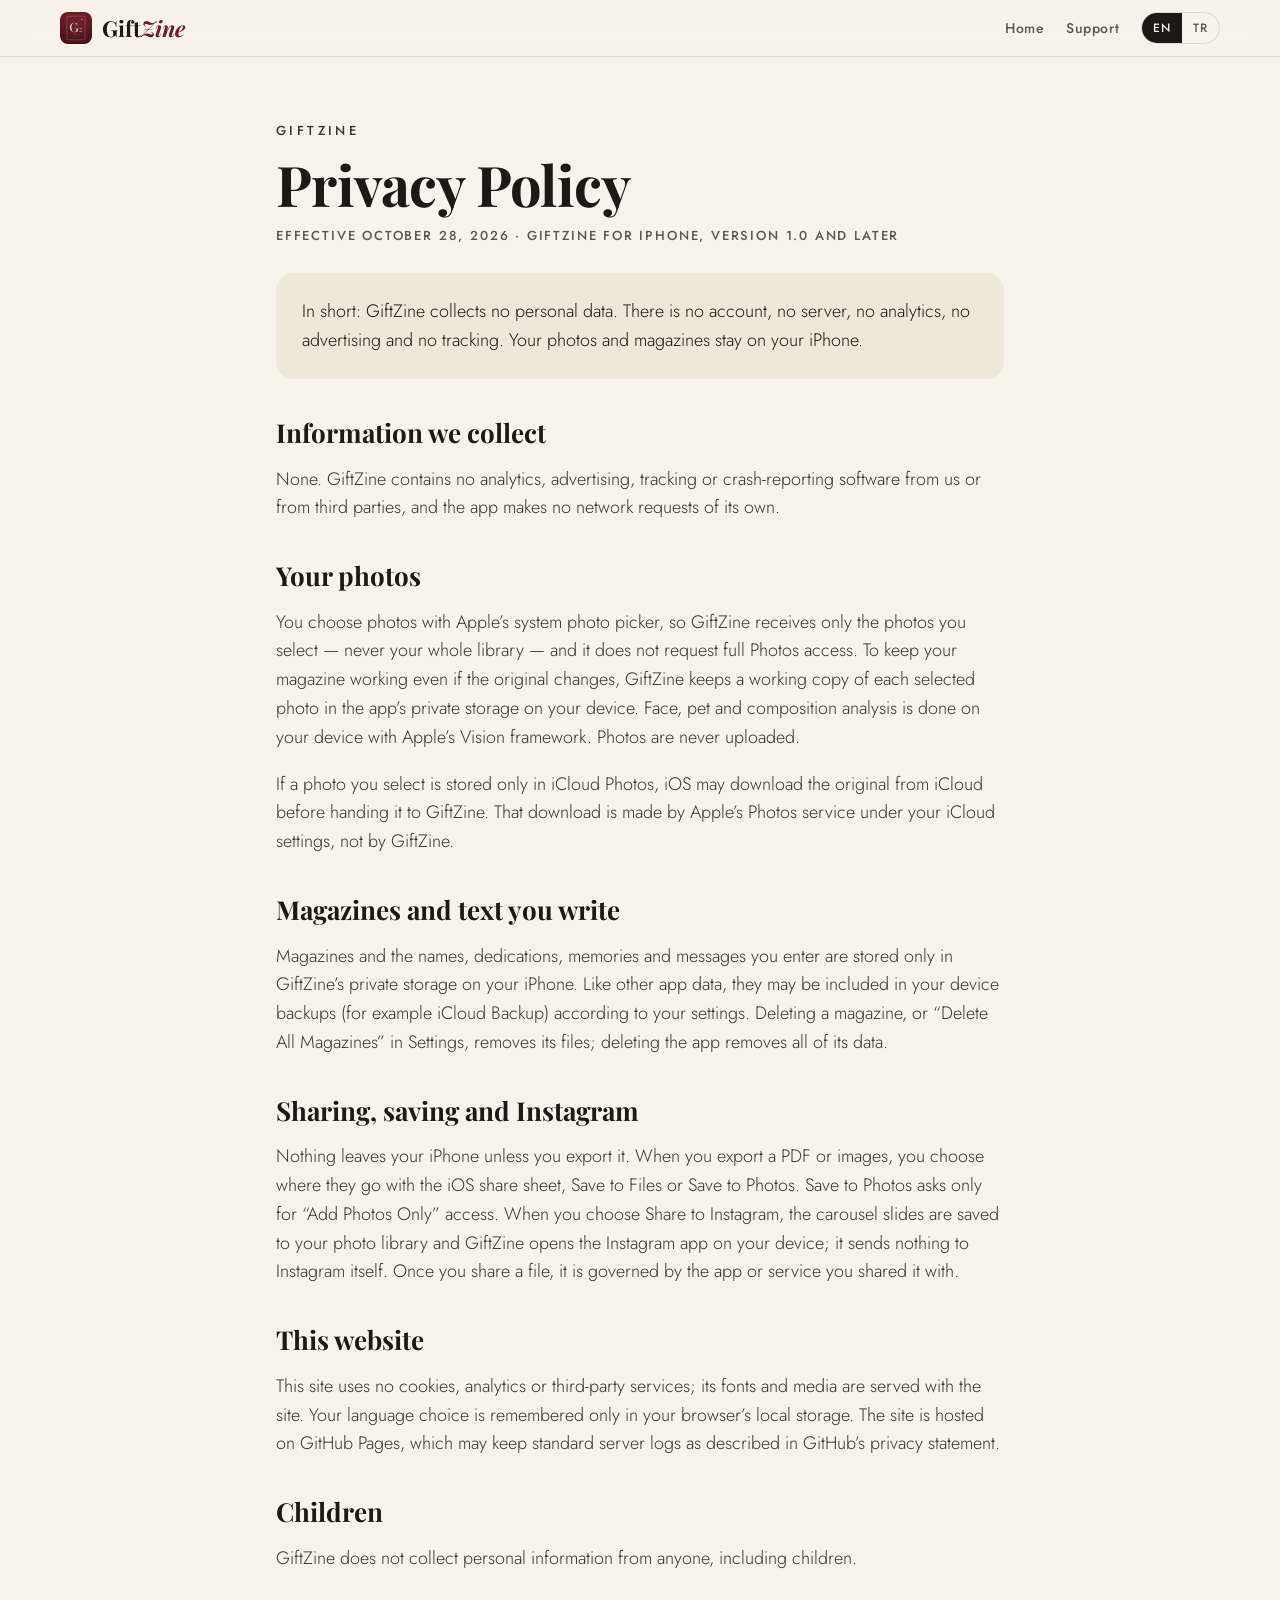
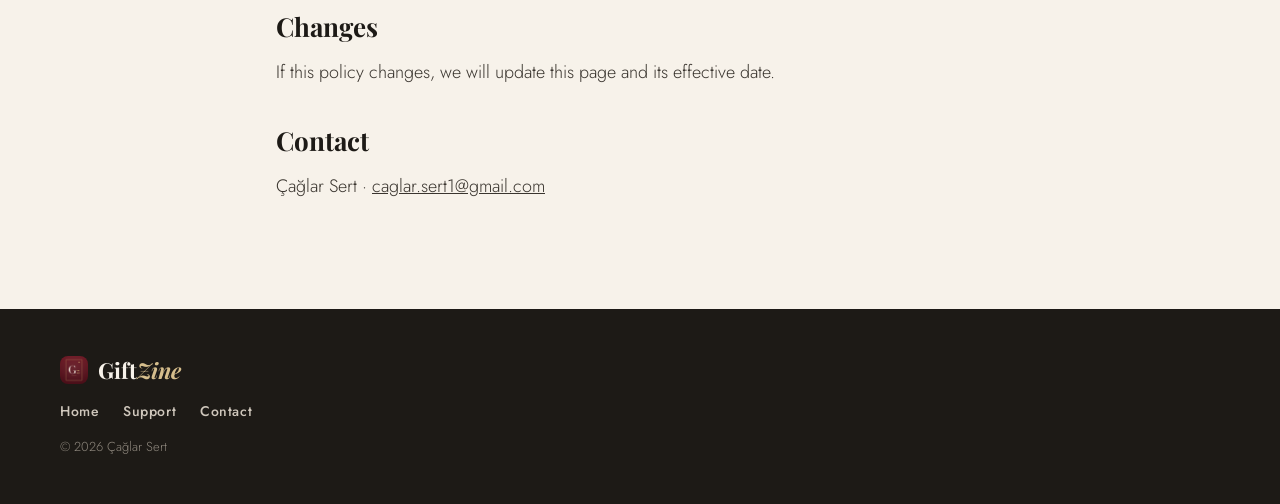
==== privacy.html @ e1c66a3c "GiftZine website: home, support and privacy in English and Turkish" ====
<!doctype html>
<html lang="en">
<head>
<meta charset="utf-8">
<meta name="viewport" content="width=device-width, initial-scale=1, viewport-fit=cover">
<title>GiftZine Privacy Policy</title>
<meta name="title-en" content="GiftZine Privacy Policy">
<meta name="title-tr" content="GiftZine Gizlilik Politikası">
<meta name="description" content="GiftZine collects no personal data. Everything happens on your iPhone.">
<link rel="icon" href="media/icon-64.png">
<link rel="apple-touch-icon" href="media/icon-180.png">
<link rel="stylesheet" href="site.css">
</head>
<body>
<header class="bar">
  <a class="brand" href="./"><img src="media/icon-64.png" alt="" width="32" height="32"><span>Gift<i>Zine</i></span></a>
  <nav>
    <a href="./" data-t="nav_home">Home</a>
    <a href="support.html" data-t="nav_support">Support</a>
    <div class="lang" role="group" aria-label="Language"><button data-lang="en">EN</button><button data-lang="tr">TR</button></div>
  </nav>
</header>

<main class="doc">
  <section data-lang-block="en" lang="en">
    <p class="kicker">GiftZine</p>
    <h1>Privacy Policy</h1>
    <p class="meta">Effective October 28, 2026 · GiftZine for iPhone, version 1.0 and later</p>
    <div class="card">In short: GiftZine collects no personal data. There is no account, no server, no analytics, no advertising and no tracking. Your photos and magazines stay on your iPhone.</div>

    <h2>Information we collect</h2>
    <p>None. GiftZine contains no analytics, advertising, tracking or crash-reporting software from us or from third parties, and the app makes no network requests of its own.</p>
    <h2>Your photos</h2>
    <p>You choose photos with Apple’s system photo picker, so GiftZine receives only the photos you select — never your whole library — and it does not request full Photos access. To keep your magazine working even if the original changes, GiftZine keeps a working copy of each selected photo in the app’s private storage on your device. Face, pet and composition analysis is done on your device with Apple’s Vision framework. Photos are never uploaded.</p>
    <p>If a photo you select is stored only in iCloud Photos, iOS may download the original from iCloud before handing it to GiftZine. That download is made by Apple’s Photos service under your iCloud settings, not by GiftZine.</p>
    <h2>Magazines and text you write</h2>
    <p>Magazines and the names, dedications, memories and messages you enter are stored only in GiftZine’s private storage on your iPhone. Like other app data, they may be included in your device backups (for example iCloud Backup) according to your settings. Deleting a magazine, or “Delete All Magazines” in Settings, removes its files; deleting the app removes all of its data.</p>
    <h2>Sharing, saving and Instagram</h2>
    <p>Nothing leaves your iPhone unless you export it. When you export a PDF or images, you choose where they go with the iOS share sheet, Save to Files or Save to Photos. Save to Photos asks only for “Add Photos Only” access. When you choose Share to Instagram, the carousel slides are saved to your photo library and GiftZine opens the Instagram app on your device; it sends nothing to Instagram itself. Once you share a file, it is governed by the app or service you shared it with.</p>
    <h2>This website</h2>
    <p>This site uses no cookies, analytics or third-party services; its fonts and media are served with the site. Your language choice is remembered only in your browser’s local storage. The site is hosted on GitHub Pages, which may keep standard server logs as described in GitHub’s privacy statement.</p>
    <h2>Children</h2>
    <p>GiftZine does not collect personal information from anyone, including children.</p>
    <h2>Changes</h2>
    <p>If this policy changes, we will update this page and its effective date.</p>
    <h2>Contact</h2>
    <p>Çağlar Sert · <a href="mailto:caglar.sert1@gmail.com">caglar.sert1@gmail.com</a></p>
  </section>

  <section data-lang-block="tr" lang="tr" hidden>
    <p class="kicker">GiftZine</p>
    <h1>Gizlilik Politikası</h1>
    <p class="meta">Yürürlük tarihi 28 Ekim 2026 · iPhone için GiftZine 1.0 ve sonraki sürümler</p>
    <div class="card">Kısaca: GiftZine hiçbir kişisel veri toplamaz. Hesap, sunucu, analiz, reklam ve takip yoktur. Fotoğrafların ve dergilerin iPhone’unda kalır.</div>

    <h2>Topladığımız bilgiler</h2>
    <p>Hiçbiri. GiftZine bizden ya da üçüncü taraflardan analiz, reklam, takip veya çökme raporlama yazılımı içermez; uygulamanın kendisi hiçbir ağ isteği yapmaz.</p>
    <h2>Fotoğrafların</h2>
    <p>Fotoğrafları Apple’ın sistem fotoğraf seçicisiyle seçersin; GiftZine yalnızca seçtiğin fotoğrafları alır, tüm arşivini asla görmez ve tam Fotoğraflar erişimi istemez. Orijinal değişse bile dergin çalışsın diye GiftZine seçtiğin her fotoğrafın bir çalışma kopyasını cihazındaki özel uygulama alanında saklar. Yüz, evcil hayvan ve kompozisyon analizi Apple’ın Vision çerçevesiyle cihazında yapılır. Fotoğraflar asla yüklenmez.</p>
    <p>Seçtiğin bir fotoğraf yalnızca iCloud Fotoğrafları’nda saklanıyorsa, iOS fotoğrafı GiftZine’e vermeden önce orijinali iCloud’dan indirebilir. Bu indirme GiftZine tarafından değil, iCloud ayarların doğrultusunda Apple’ın Fotoğraflar hizmeti tarafından yapılır.</p>
    <h2>Dergiler ve yazdığın metinler</h2>
    <p>Dergiler ve girdiğin adlar, ithaflar, anılar ve mesajlar yalnızca iPhone’undaki GiftZine özel alanında saklanır. Diğer uygulama verileri gibi, ayarlarına göre cihaz yedeklerine (örneğin iCloud Yedekleme) dahil edilebilir. Bir dergiyi silmek ya da Ayarlar’daki “Tüm Dergileri Sil” dosyalarını kaldırır; uygulamayı silmek tüm verilerini kaldırır.</p>
    <h2>Paylaşma, kaydetme ve Instagram</h2>
    <p>Dışa aktarmadıkça hiçbir şey iPhone’undan çıkmaz. Bir PDF ya da görseli dışa aktardığında nereye gideceğini iOS paylaşım menüsü, Dosyalar’a Kaydet ya da Fotoğraflar’a Kaydet ile sen seçersin. Fotoğraflar’a kaydetme yalnızca “Sadece Fotoğraf Ekle” izni ister. Instagram’da Paylaş’ı seçtiğinde karüsel slaytları fotoğraf arşivine kaydedilir ve GiftZine cihazındaki Instagram uygulamasını açar; Instagram’a kendisi hiçbir şey göndermez. Paylaştığın dosya, paylaştığın uygulama ya da hizmetin kurallarına tabidir.</p>
    <h2>Bu web sitesi</h2>
    <p>Bu site çerez, analiz ya da üçüncü taraf hizmeti kullanmaz; yazı tipleri ve görseller siteyle birlikte sunulur. Dil seçimin yalnızca tarayıcının yerel depolamasında hatırlanır. Site GitHub Pages’te barındırılır; GitHub, kendi gizlilik bildiriminde açıklandığı gibi standart sunucu kayıtları tutabilir.</p>
    <h2>Çocuklar</h2>
    <p>GiftZine çocuklar dahil hiç kimseden kişisel bilgi toplamaz.</p>
    <h2>Değişiklikler</h2>
    <p>Bu politika değişirse bu sayfayı ve yürürlük tarihini güncelleriz.</p>
    <h2>İletişim</h2>
    <p>Çağlar Sert · <a href="mailto:caglar.sert1@gmail.com">caglar.sert1@gmail.com</a></p>
  </section>
</main>

<footer class="foot">
  <div class="brand"><img src="media/icon-64.png" alt="" width="28" height="28"><span>Gift<i>Zine</i></span></div>
  <nav><a href="./" data-t="nav_home">Home</a><a href="support.html" data-t="nav_support">Support</a><a href="mailto:caglar.sert1@gmail.com" data-t="nav_contact">Contact</a></nav>
  <p class="fine">© 2026 Çağlar Sert</p>
</footer>
<script src="i18n.js"></script>
<script>GZ.init();</script>
</body>
</html>
---- site.css ----
@font-face { font-family: "Playfair"; src: url(fonts/PlayfairDisplay-700.ttf); font-weight: 700; font-display: swap; }
@font-face { font-family: "Playfair"; src: url(fonts/PlayfairDisplay-700i.ttf); font-weight: 700; font-style: italic; font-display: swap; }
@font-face { font-family: "Jost"; src: url(fonts/Jost-300.ttf); font-weight: 300; font-display: swap; }
@font-face { font-family: "Jost"; src: url(fonts/Jost-500.ttf); font-weight: 500; font-display: swap; }

:root {
  --ivory: #F7F2EA; --paper: #EFE7DA; --ink: #1D1A16; --ink2: #5E5850; --gold: #A88B5A; --gold-l: #D6BE8C;
  --burg: #6B1F2A; --burg-d: #3E1018; --night: #16131A; --line: rgba(29, 26, 22, .12);
  --serif: "Playfair", Georgia, "Times New Roman", serif; --sans: "Jost", -apple-system, "Helvetica Neue", Arial, sans-serif;
}
* { box-sizing: border-box; }
html { scroll-behavior: smooth; }
body { margin: 0; background: var(--ivory); color: var(--ink); font: 300 18px/1.6 var(--sans); -webkit-font-smoothing: antialiased; }
img { display: block; max-width: 100%; }
a { color: inherit; }
[hidden] { display: none !important; }

.bar { position: sticky; top: 0; z-index: 10; display: flex; align-items: center; justify-content: space-between; gap: 16px;
  padding: 12px max(16px, calc((100vw - 1160px) / 2)); background: rgba(247, 242, 234, .86); backdrop-filter: saturate(1.4) blur(14px);
  -webkit-backdrop-filter: saturate(1.4) blur(14px); border-bottom: 1px solid var(--line); }
.brand { display: flex; align-items: center; gap: 10px; text-decoration: none; font: 700 22px var(--serif); }
.brand img { border-radius: 8px; }
.brand i { color: var(--burg); }
.bar nav { display: flex; align-items: center; gap: 22px; font: 500 14px var(--sans); letter-spacing: .04em; }
.bar nav a { text-decoration: none; color: var(--ink2); }
.bar nav a:hover { color: var(--ink); }
.lang { display: inline-flex; border: 1px solid var(--line); border-radius: 999px; overflow: hidden; }
.lang button { font: 500 12px var(--sans); letter-spacing: .08em; padding: 6px 11px; border: 0; background: transparent; color: var(--ink2); cursor: pointer; }
.lang button[aria-pressed="true"] { background: var(--ink); color: var(--ivory); }

.kicker { font: 500 13px var(--sans); letter-spacing: .26em; text-transform: uppercase; color: var(--gold); margin: 0 0 14px; }
h1, h2, h3 { font-family: var(--serif); font-weight: 700; line-height: 1.06; margin: 0; }
h1 { font-size: clamp(44px, 6.4vw, 84px); letter-spacing: -.01em; }
h2 { font-size: clamp(34px, 4.4vw, 56px); }
h3 { font-size: 24px; margin-bottom: 8px; }

.hero { display: grid; grid-template-columns: 1.1fr .9fr; gap: 48px; align-items: center; color: var(--ivory);
  padding: 72px max(16px, calc((100vw - 1160px) / 2)) 80px;
  background: radial-gradient(1200px 600px at 15% 10%, #8E2C3C 0%, transparent 60%), linear-gradient(160deg, var(--burg) 0%, var(--burg-d) 100%); }
.hero .kicker { color: var(--gold-l); }
.lede { font-size: 20px; max-width: 34ch; color: #EBDAD3; margin: 22px 0 30px; }
.cta { display: flex; flex-wrap: wrap; align-items: center; gap: 16px 22px; }
.btn { display: inline-block; padding: 15px 26px; border-radius: 999px; background: var(--ivory); color: var(--burg-d); text-decoration: none;
  font: 500 16px var(--sans); letter-spacing: .03em; box-shadow: 0 10px 30px rgba(0, 0, 0, .25); transition: transform .2s; }
.btn:hover { transform: translateY(-2px); }
.price { font: 500 14px var(--sans); color: var(--gold-l); letter-spacing: .03em; }
.stats { display: flex; gap: 34px; list-style: none; padding: 0; margin: 44px 0 0; }
.stats b { display: block; font: 700 40px var(--serif); color: var(--ivory); }
.stats span { font: 500 13px var(--sans); letter-spacing: .12em; text-transform: uppercase; color: #D9C2B8; }
.hero-film { display: flex; flex-direction: column; align-items: center; gap: 14px; }
.phone { width: min(360px, 80vw); aspect-ratio: 9 / 16; border-radius: 44px; padding: 10px; background: #111; box-shadow: 0 40px 80px rgba(0, 0, 0, .45), inset 0 0 0 2px #3a3a40; }
.phone video { width: 100%; height: 100%; object-fit: cover; border-radius: 34px; background: #000; }
.sound { font: 500 13px var(--sans); letter-spacing: .08em; color: var(--ivory); background: rgba(255, 255, 255, .12); border: 1px solid rgba(255, 255, 255, .25);
  padding: 8px 16px; border-radius: 999px; cursor: pointer; }

.wall { position: relative; overflow: hidden; background: var(--night); padding: 70px 0; }
.wall-track { display: grid; gap: 18px; transform: rotate(-4deg) scale(1.08); opacity: .55; }
.wall-row { display: flex; gap: 18px; width: max-content; animation: slide 90s linear infinite; }
.wall-row.rev { animation-direction: reverse; margin-left: -400px; }
.wall-row img { width: 150px; height: 225px; object-fit: cover; border-radius: 3px; box-shadow: 0 8px 20px rgba(0, 0, 0, .4); }
@keyframes slide { to { transform: translateX(-50%); } }
.wall-caption { position: absolute; inset: 0; display: flex; flex-direction: column; justify-content: center; align-items: center; text-align: center;
  padding: 0 16px; color: var(--ivory); background: radial-gradient(closest-side, rgba(22, 19, 26, .92), rgba(22, 19, 26, .3)); }
.wall-caption .kicker { color: var(--gold-l); }
.wall-caption p:last-child { max-width: 52ch; color: #D8D1CC; margin: 16px 0 0; }

.features { display: grid; grid-template-columns: repeat(4, 1fr); gap: 1px; background: var(--line);
  margin: 0 max(16px, calc((100vw - 1160px) / 2)); border: 1px solid var(--line); border-top: 0; }
.features article { background: var(--ivory); padding: 34px 28px; }
.features p { margin: 0; color: var(--ink2); font-size: 16px; }

.shots { padding: 90px 0 70px; text-align: center; }
.shots h2 { padding: 0 16px; }
.shot-row { display: flex; gap: 20px; overflow-x: auto; scroll-snap-type: x mandatory; padding: 40px max(16px, calc((100vw - 1160px) / 2)) 24px; }
.shot-row img { flex: none; width: 250px; height: auto; border-radius: 22px; scroll-snap-align: center; box-shadow: 0 18px 40px rgba(29, 26, 22, .18); }

.faq { max-width: 820px; margin: 0 auto; padding: 30px 16px 90px; }
.faq h2 { margin-bottom: 20px; text-align: center; }
.faq details { border-bottom: 1px solid var(--line); padding: 18px 0; }
.faq summary { font: 700 21px var(--serif); cursor: pointer; list-style: none; }
.faq summary::after { content: "+"; float: right; color: var(--gold); }
.faq details[open] summary::after { content: "–"; }
.faq p { color: var(--ink2); margin: 10px 0 0; }

.foot { background: var(--ink); color: #CFC7BC; padding: 46px max(16px, calc((100vw - 1160px) / 2)); display: grid; gap: 16px; }
.foot .brand { color: var(--ivory); }
.foot .brand i { color: var(--gold-l); }
.foot nav { display: flex; gap: 24px; font: 500 14px var(--sans); letter-spacing: .04em; }
.foot nav a { text-decoration: none; }
.fine { font-size: 13px; color: #8F887E; margin: 0; }

/* Text pages (support, privacy) */
.doc { max-width: 760px; margin: 0 auto; padding: 64px 16px 90px; }
.doc h1 { font-size: clamp(38px, 5vw, 56px); margin-bottom: 10px; }
.doc h2 { font-size: 26px; margin: 40px 0 10px; }
.doc .meta { font: 500 13px var(--sans); letter-spacing: .14em; text-transform: uppercase; color: var(--ink2); }
.doc p, .doc li { color: #3A352F; }
.doc .card { background: var(--paper); border-radius: 18px; padding: 24px 26px; margin: 28px 0; }
.doc .card a { font-weight: 500; }

@media (max-width: 900px) {
  .hero { grid-template-columns: 1fr; padding-top: 48px; text-align: left; }
  .features { grid-template-columns: 1fr 1fr; }
  .stats { gap: 22px; flex-wrap: wrap; }
}
@media (max-width: 560px) {
  .bar nav a[href="#features"] { display: none; }
  .features { grid-template-columns: 1fr; }
  .lede { font-size: 18px; }
}
@media (prefers-reduced-motion: reduce) { .wall-row { animation: none; } }
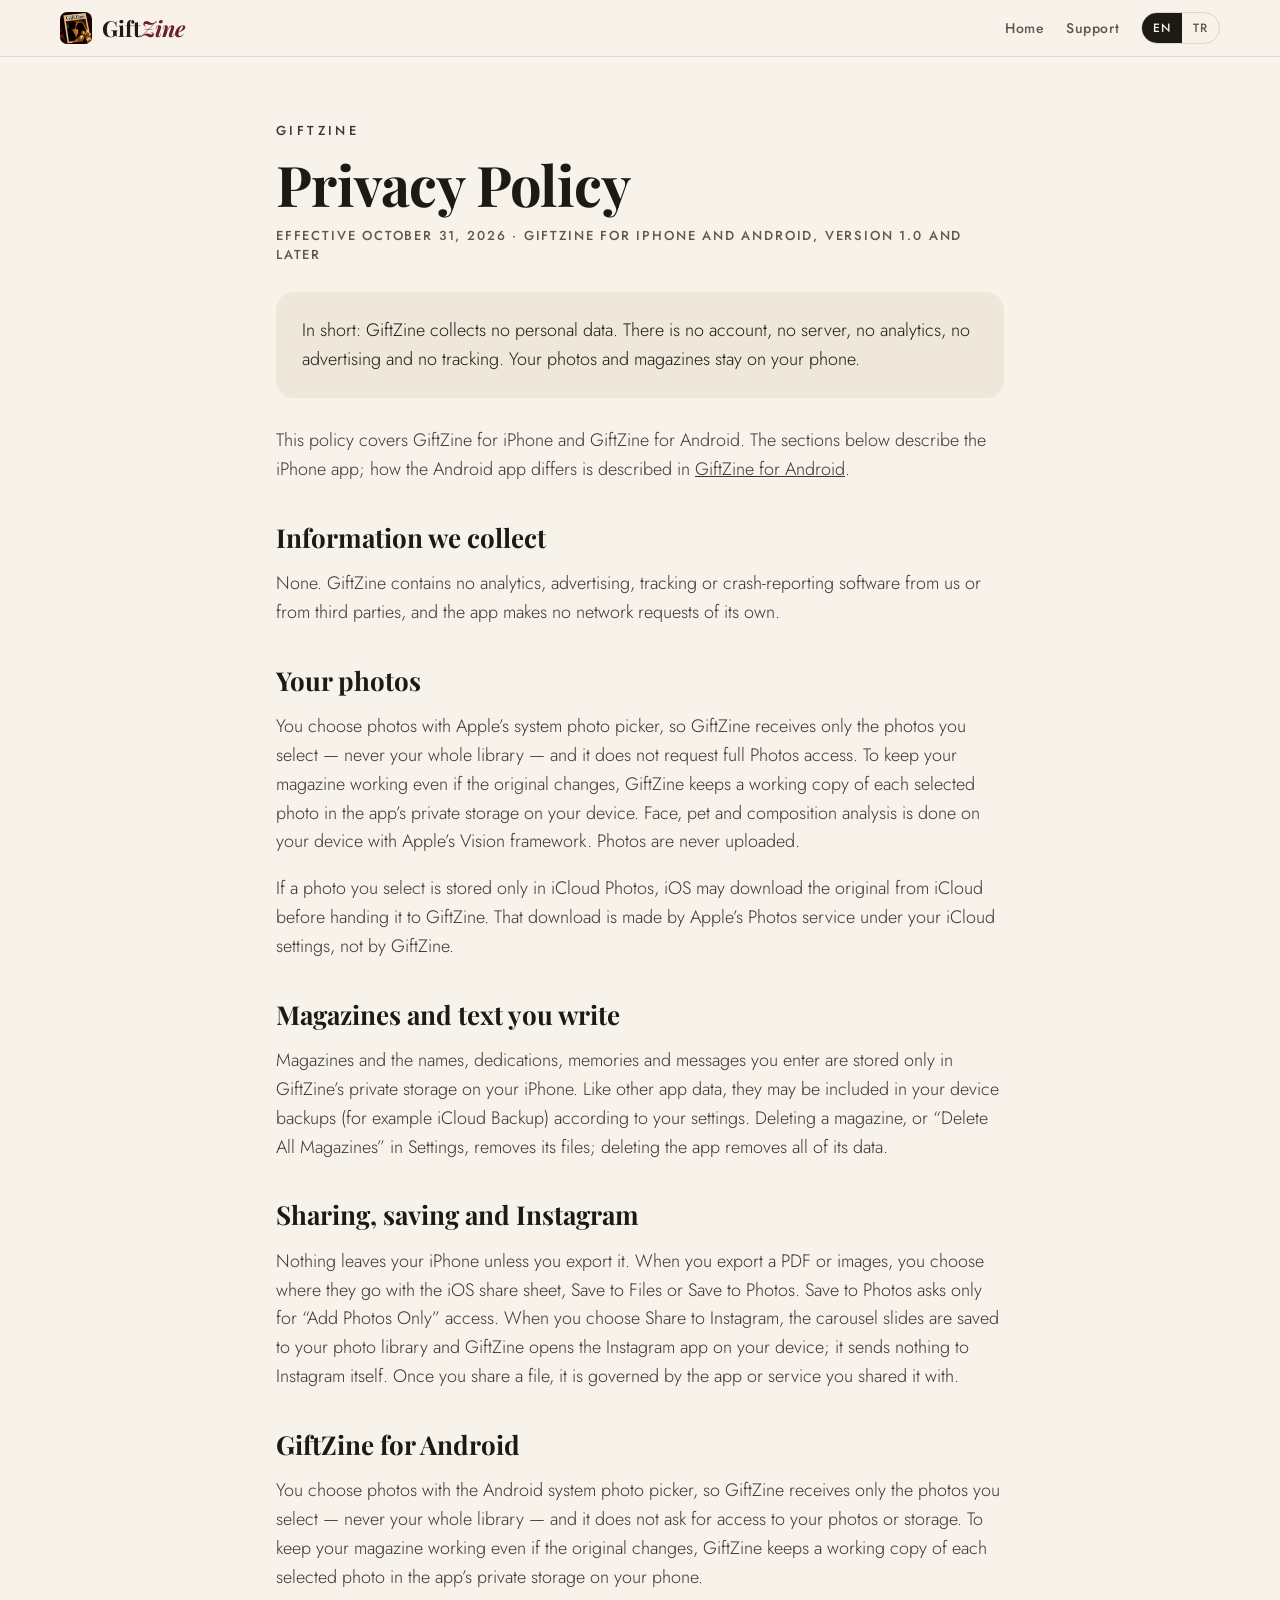
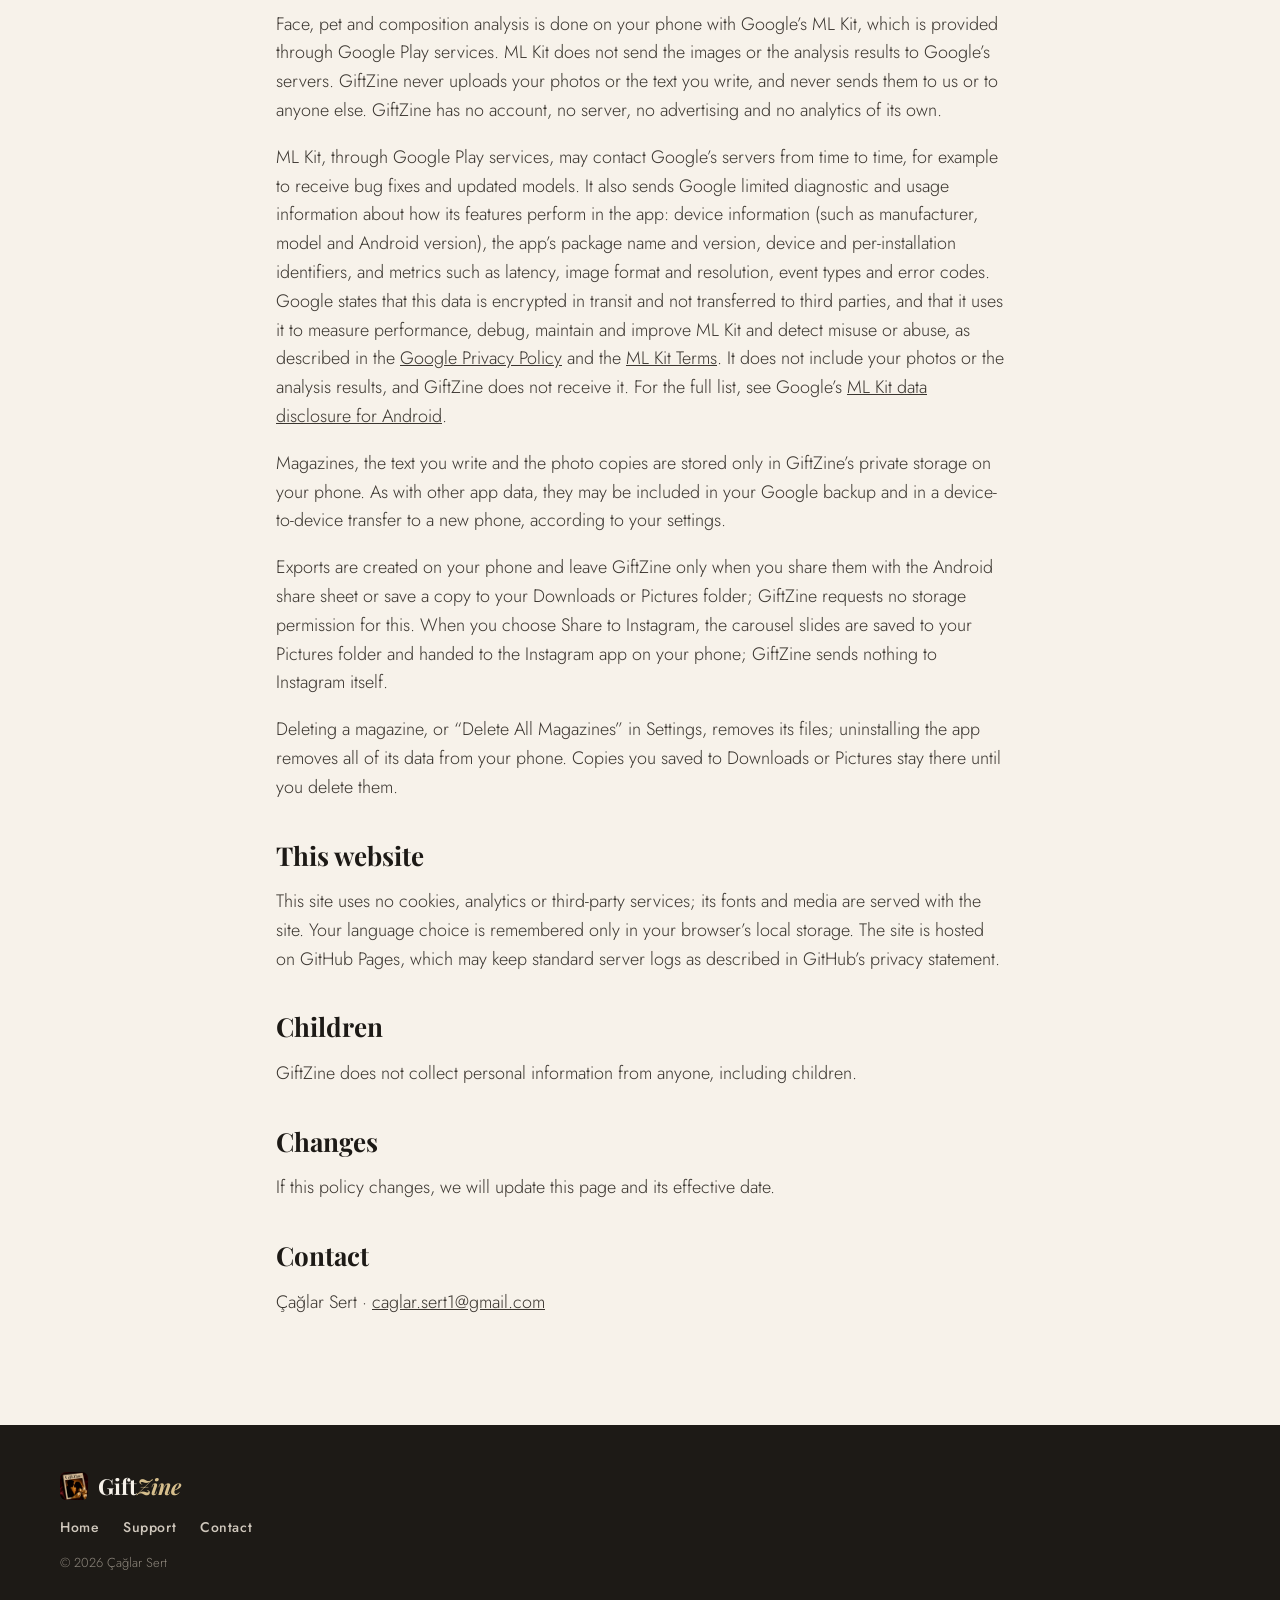
==== commit 47ce8435: "Privacy policy: add a GiftZine for Android section (EN/TR) Covers the Android system photo picker, o" ====
--- a/privacy.html
+++ b/privacy.html
@@ -6,7 +6,7 @@
 <title>GiftZine Privacy Policy</title>
 <meta name="title-en" content="GiftZine Privacy Policy">
 <meta name="title-tr" content="GiftZine Gizlilik Politikası">
-<meta name="description" content="GiftZine collects no personal data. Everything happens on your iPhone.">
+<meta name="description" content="GiftZine collects no personal data. Everything happens on your phone.">
 <link rel="icon" href="media/icon-64.png">
 <link rel="apple-touch-icon" href="media/icon-180.png">
 <link rel="stylesheet" href="site.css">
@@ -25,8 +25,9 @@
   <section data-lang-block="en" lang="en">
     <p class="kicker">GiftZine</p>
     <h1>Privacy Policy</h1>
-    <p class="meta">Effective October 28, 2026 · GiftZine for iPhone, version 1.0 and later</p>
-    <div class="card">In short: GiftZine collects no personal data. There is no account, no server, no analytics, no advertising and no tracking. Your photos and magazines stay on your iPhone.</div>
+    <p class="meta">Effective October 31, 2026 · GiftZine for iPhone and Android, version 1.0 and later</p>
+    <div class="card">In short: GiftZine collects no personal data. There is no account, no server, no analytics, no advertising and no tracking. Your photos and magazines stay on your phone.</div>
+    <p>This policy covers GiftZine for iPhone and GiftZine for Android. The sections below describe the iPhone app; how the Android app differs is described in <a href="#android-en">GiftZine for Android</a>.</p>
 
     <h2>Information we collect</h2>
     <p>None. GiftZine contains no analytics, advertising, tracking or crash-reporting software from us or from third parties, and the app makes no network requests of its own.</p>
@@ -37,6 +38,13 @@
     <p>Magazines and the names, dedications, memories and messages you enter are stored only in GiftZine’s private storage on your iPhone. Like other app data, they may be included in your device backups (for example iCloud Backup) according to your settings. Deleting a magazine, or “Delete All Magazines” in Settings, removes its files; deleting the app removes all of its data.</p>
     <h2>Sharing, saving and Instagram</h2>
     <p>Nothing leaves your iPhone unless you export it. When you export a PDF or images, you choose where they go with the iOS share sheet, Save to Files or Save to Photos. Save to Photos asks only for “Add Photos Only” access. When you choose Share to Instagram, the carousel slides are saved to your photo library and GiftZine opens the Instagram app on your device; it sends nothing to Instagram itself. Once you share a file, it is governed by the app or service you shared it with.</p>
+    <h2 id="android-en">GiftZine for Android</h2>
+    <p>You choose photos with the Android system photo picker, so GiftZine receives only the photos you select — never your whole library — and it does not ask for access to your photos or storage. To keep your magazine working even if the original changes, GiftZine keeps a working copy of each selected photo in the app’s private storage on your phone.</p>
+    <p>Face, pet and composition analysis is done on your phone with Google’s ML Kit, which is provided through Google Play services. ML Kit does not send the images or the analysis results to Google’s servers. GiftZine never uploads your photos or the text you write, and never sends them to us or to anyone else. GiftZine has no account, no server, no advertising and no analytics of its own.</p>
+    <p>ML Kit, through Google Play services, may contact Google’s servers from time to time, for example to receive bug fixes and updated models. It also sends Google limited diagnostic and usage information about how its features perform in the app: device information (such as manufacturer, model and Android version), the app’s package name and version, device and per-installation identifiers, and metrics such as latency, image format and resolution, event types and error codes. Google states that this data is encrypted in transit and not transferred to third parties, and that it uses it to measure performance, debug, maintain and improve ML Kit and detect misuse or abuse, as described in the <a href="https://policies.google.com/privacy">Google Privacy Policy</a> and the <a href="https://developers.google.com/ml-kit/terms">ML Kit Terms</a>. It does not include your photos or the analysis results, and GiftZine does not receive it. For the full list, see Google’s <a href="https://developers.google.com/ml-kit/android-data-disclosure">ML Kit data disclosure for Android</a>.</p>
+    <p>Magazines, the text you write and the photo copies are stored only in GiftZine’s private storage on your phone. As with other app data, they may be included in your Google backup and in a device-to-device transfer to a new phone, according to your settings.</p>
+    <p>Exports are created on your phone and leave GiftZine only when you share them with the Android share sheet or save a copy to your Downloads or Pictures folder; GiftZine requests no storage permission for this. When you choose Share to Instagram, the carousel slides are saved to your Pictures folder and handed to the Instagram app on your phone; GiftZine sends nothing to Instagram itself.</p>
+    <p>Deleting a magazine, or “Delete All Magazines” in Settings, removes its files; uninstalling the app removes all of its data from your phone. Copies you saved to Downloads or Pictures stay there until you delete them.</p>
     <h2>This website</h2>
     <p>This site uses no cookies, analytics or third-party services; its fonts and media are served with the site. Your language choice is remembered only in your browser’s local storage. The site is hosted on GitHub Pages, which may keep standard server logs as described in GitHub’s privacy statement.</p>
     <h2>Children</h2>
@@ -50,8 +58,9 @@
   <section data-lang-block="tr" lang="tr" hidden>
     <p class="kicker">GiftZine</p>
     <h1>Gizlilik Politikası</h1>
-    <p class="meta">Yürürlük tarihi 28 Ekim 2026 · iPhone için GiftZine 1.0 ve sonraki sürümler</p>
-    <div class="card">Kısaca: GiftZine hiçbir kişisel veri toplamaz. Hesap, sunucu, analiz, reklam ve takip yoktur. Fotoğrafların ve dergilerin iPhone’unda kalır.</div>
+    <p class="meta">Yürürlük tarihi 31 Ekim 2026 · iPhone ve Android için GiftZine 1.0 ve sonraki sürümler</p>
+    <div class="card">Kısaca: GiftZine hiçbir kişisel veri toplamaz. Hesap, sunucu, analiz, reklam ve takip yoktur. Fotoğrafların ve dergilerin telefonunda kalır.</div>
+    <p>Bu politika iPhone için GiftZine’i ve Android için GiftZine’i kapsar. Aşağıdaki bölümler iPhone uygulamasını anlatır; Android uygulamasının farkları <a href="#android-tr">Android için GiftZine</a> bölümünde açıklanır.</p>
 
     <h2>Topladığımız bilgiler</h2>
     <p>Hiçbiri. GiftZine bizden ya da üçüncü taraflardan analiz, reklam, takip veya çökme raporlama yazılımı içermez; uygulamanın kendisi hiçbir ağ isteği yapmaz.</p>
@@ -61,7 +70,14 @@
     <h2>Dergiler ve yazdığın metinler</h2>
     <p>Dergiler ve girdiğin adlar, ithaflar, anılar ve mesajlar yalnızca iPhone’undaki GiftZine özel alanında saklanır. Diğer uygulama verileri gibi, ayarlarına göre cihaz yedeklerine (örneğin iCloud Yedekleme) dahil edilebilir. Bir dergiyi silmek ya da Ayarlar’daki “Tüm Dergileri Sil” dosyalarını kaldırır; uygulamayı silmek tüm verilerini kaldırır.</p>
     <h2>Paylaşma, kaydetme ve Instagram</h2>
-    <p>Dışa aktarmadıkça hiçbir şey iPhone’undan çıkmaz. Bir PDF ya da görseli dışa aktardığında nereye gideceğini iOS paylaşım menüsü, Dosyalar’a Kaydet ya da Fotoğraflar’a Kaydet ile sen seçersin. Fotoğraflar’a kaydetme yalnızca “Sadece Fotoğraf Ekle” izni ister. Instagram’da Paylaş’ı seçtiğinde karüsel slaytları fotoğraf arşivine kaydedilir ve GiftZine cihazındaki Instagram uygulamasını açar; Instagram’a kendisi hiçbir şey göndermez. Paylaştığın dosya, paylaştığın uygulama ya da hizmetin kurallarına tabidir.</p>
+    <p>Dışa aktarmadıkça hiçbir şey iPhone’undan çıkmaz. Bir PDF ya da görseli dışa aktardığında nereye gideceğini iOS paylaşım menüsü, Dosyalar’a Kaydet ya da Fotoğraflar’a Kaydet ile sen seçersin. Fotoğraflar’a kaydetme yalnızca “Sadece Fotoğraf Ekle” izni ister. Instagram’da Paylaş’ı seçtiğinde karusel slaytları fotoğraf arşivine kaydedilir ve GiftZine cihazındaki Instagram uygulamasını açar; Instagram’a kendisi hiçbir şey göndermez. Paylaştığın dosya, paylaştığın uygulama ya da hizmetin kurallarına tabidir.</p>
+    <h2 id="android-tr">Android için GiftZine</h2>
+    <p>Fotoğrafları Android’in sistem fotoğraf seçicisiyle seçersin; GiftZine yalnızca seçtiğin fotoğrafları alır, tüm arşivini asla görmez ve fotoğraflarına ya da depolama alanına erişim izni istemez. Orijinal değişse bile dergin çalışsın diye GiftZine seçtiğin her fotoğrafın bir çalışma kopyasını telefonundaki özel uygulama alanında saklar.</p>
+    <p>Yüz, evcil hayvan ve kompozisyon analizi, Google Play hizmetleri üzerinden sunulan Google ML Kit ile telefonunda yapılır. ML Kit görselleri ve analiz sonuçlarını Google sunucularına göndermez. GiftZine fotoğraflarını ve yazdığın metinleri asla yüklemez; ne bize ne de başka birine gönderir. GiftZine’in hesabı, sunucusu, reklamı ve kendine ait bir analiz aracı yoktur.</p>
+    <p>ML Kit, Google Play hizmetleri aracılığıyla, örneğin hata düzeltmeleri ve güncel modeller almak için zaman zaman Google sunucularına bağlanabilir. Ayrıca özelliklerinin uygulamada nasıl çalıştığına dair sınırlı tanılama ve kullanım bilgilerini Google’a gönderir: cihaz bilgileri (üretici, model ve Android sürümü gibi), uygulamanın paket adı ve sürümü, cihaza ve kuruluma özgü tanımlayıcılar, ayrıca gecikme süresi, görsel biçimi ve çözünürlüğü, olay türleri ve hata kodları gibi ölçümler. Google’ın açıklamasına göre bu veriler aktarım sırasında şifrelenir ve üçüncü taraflara aktarılmaz; Google bunları <a href="https://policies.google.com/privacy">Google Gizlilik Politikası</a> ve <a href="https://developers.google.com/ml-kit/terms">ML Kit Şartları</a> kapsamında, ML Kit’in performansını ölçmek, hataları ayıklamak, bakımını yapmak, onu geliştirmek ve kötüye kullanımı tespit etmek için kullanır. Bu veriler fotoğraflarını ya da analiz sonuçlarını içermez ve GiftZine’e ulaşmaz. Tam liste için Google’ın <a href="https://developers.google.com/ml-kit/android-data-disclosure">Android için ML Kit veri açıklamasına</a> bakabilirsin.</p>
+    <p>Dergiler, yazdığın metinler ve fotoğraf kopyaları yalnızca telefonundaki GiftZine özel alanında saklanır. Diğer uygulama verileri gibi, ayarlarına göre Google yedeğine ve yeni bir telefona cihazdan cihaza aktarıma dahil edilebilir.</p>
+    <p>Dışa aktarılan dosyalar telefonunda oluşturulur ve yalnızca onları Android paylaşım menüsüyle paylaştığında ya da bir kopyasını İndirilenler veya Resimler klasörüne kaydettiğinde GiftZine’den çıkar; GiftZine bunun için depolama izni istemez. Instagram’da Paylaş’ı seçtiğinde karusel slaytları Resimler klasörüne kaydedilir ve telefonundaki Instagram uygulamasına verilir; GiftZine Instagram’a kendisi hiçbir şey göndermez.</p>
+    <p>Bir dergiyi silmek ya da Ayarlar’daki “Tüm Dergileri Sil” dosyalarını kaldırır; uygulamayı kaldırmak tüm verilerini telefonundan siler. İndirilenler ya da Resimler klasörüne kaydettiğin kopyalar, sen silene kadar orada kalır.</p>
     <h2>Bu web sitesi</h2>
     <p>Bu site çerez, analiz ya da üçüncü taraf hizmeti kullanmaz; yazı tipleri ve görseller siteyle birlikte sunulur. Dil seçimin yalnızca tarayıcının yerel depolamasında hatırlanır. Site GitHub Pages’te barındırılır; GitHub, kendi gizlilik bildiriminde açıklandığı gibi standart sunucu kayıtları tutabilir.</p>
     <h2>Çocuklar</h2>
--- a/site.css
+++ b/site.css
@@ -19,7 +19,7 @@
   padding: 12px max(16px, calc((100vw - 1160px) / 2)); background: rgba(247, 242, 234, .86); backdrop-filter: saturate(1.4) blur(14px);
   -webkit-backdrop-filter: saturate(1.4) blur(14px); border-bottom: 1px solid var(--line); }
 .brand { display: flex; align-items: center; gap: 10px; text-decoration: none; font: 700 22px var(--serif); }
-.brand img { border-radius: 8px; }
+.brand img { border-radius: 22%; }
 .brand i { color: var(--burg); }
 .bar nav { display: flex; align-items: center; gap: 22px; font: 500 14px var(--sans); letter-spacing: .04em; }
 .bar nav a { text-decoration: none; color: var(--ink2); }
